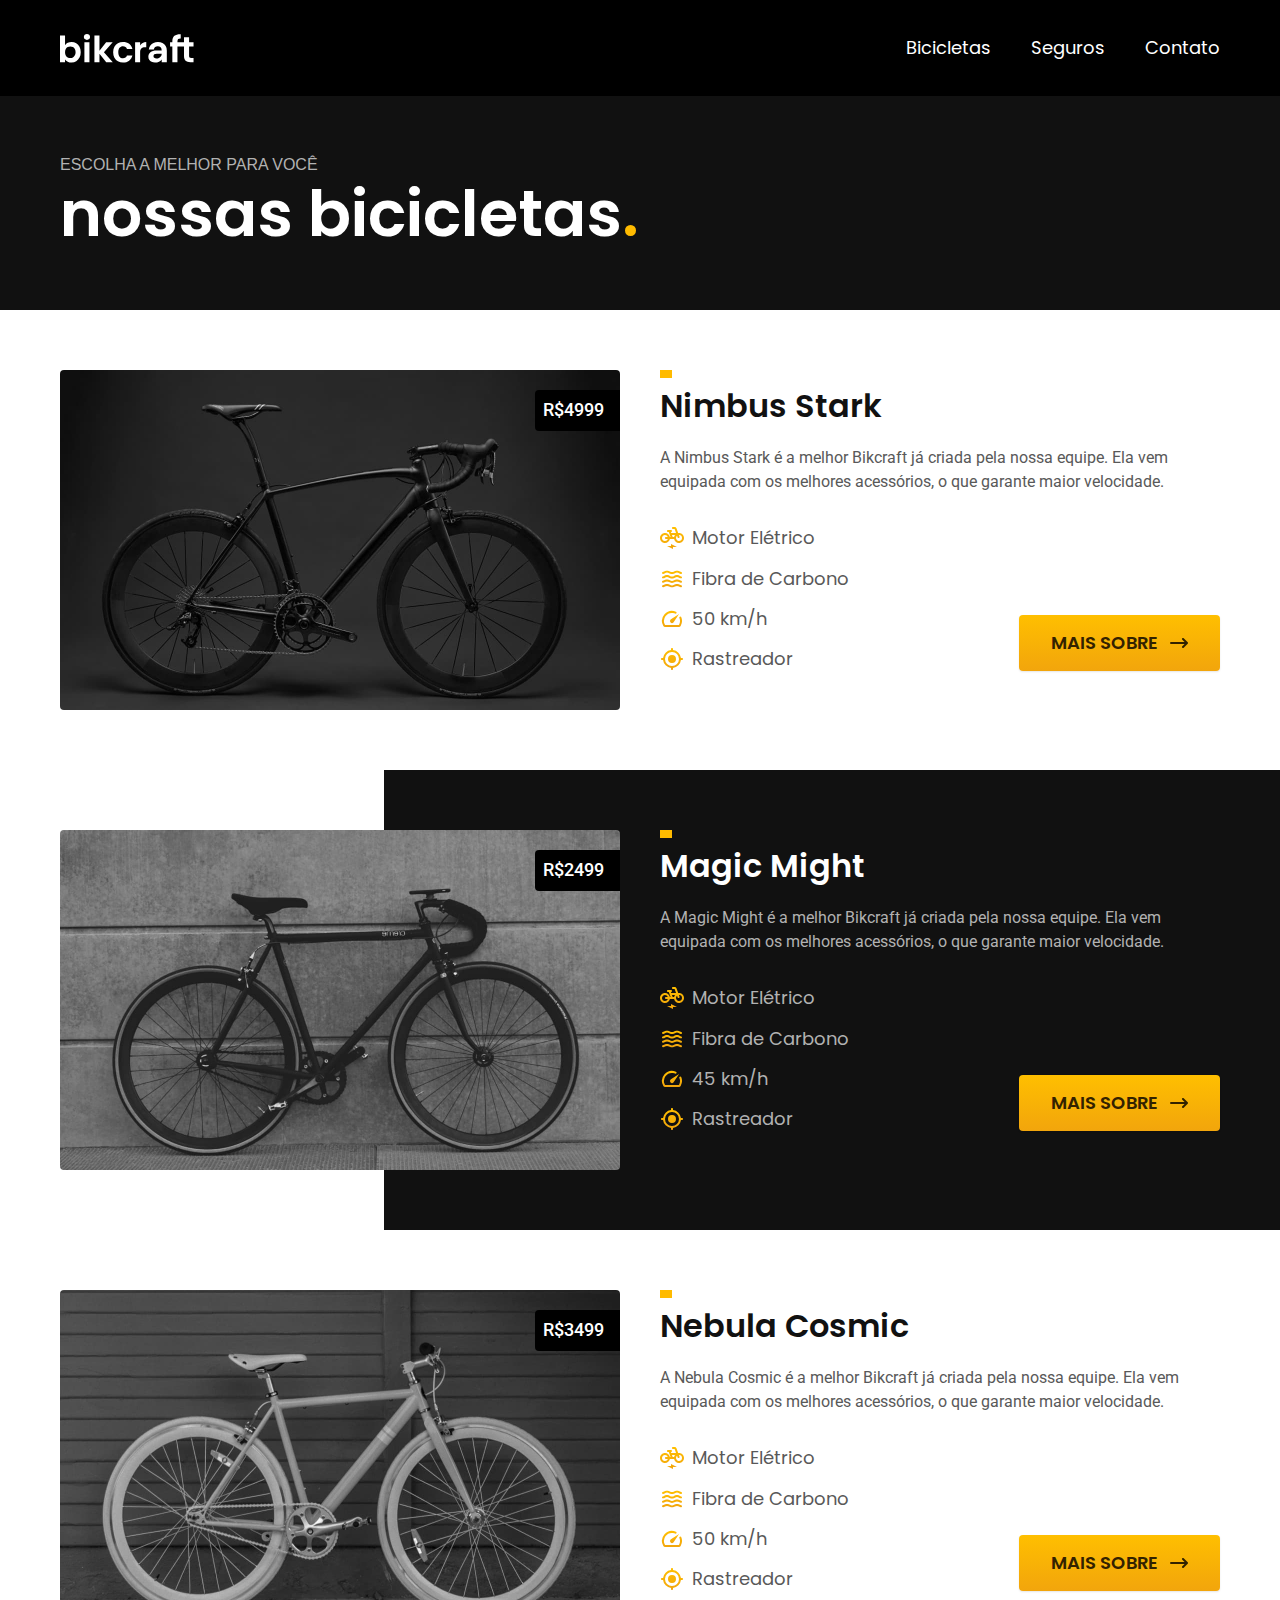
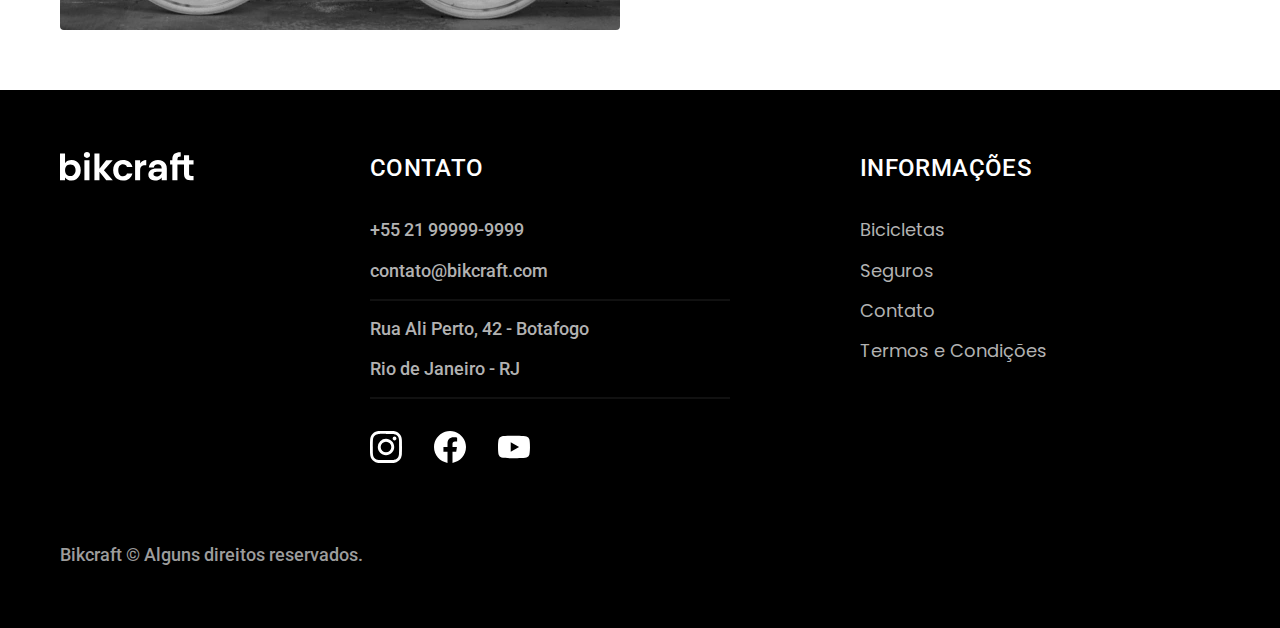
==== bicicletas.html @ ea45dd80 "bicicletas detalhadas" ====
<!DOCTYPE html>
<html lang="pt-br">

<head>
  <meta charset="UTF-8">
  <meta name="viewport" content="width=device-width, initial-scale=1.0">
  <title>Bicicletas | Bikcraft</title>
  <meta name="description" content="Termos e Condições">

  <link rel="stylesheet" href="./css/style.css">

  <link rel="preconnect" href="https://fonts.googleapis.com">
  <link rel="preconnect" href="https://fonts.gstatic.com" crossorigin>
  <link href="https://fonts.googleapis.com/css2?family=Merriweather:ital,wght@1,900&family=Poppins:wght@400;600&family=Roboto:wght@400;500&display=swap" rel="stylesheet">
</head>

<body id="bicicletas">
  <header class="header_bg">
    <div class="header container">
      <a href="./">
        <img src="./img/bikcraft.svg" alt="Bikcraft">
      </a>

      <nav aria-label="primaria">
        <ul class="header_menu font_1_m">
          <li><a href="./bicicletas.html">Bicicletas</a></li>
          <li><a href="./seguros.html">Seguros</a></li>
          <li><a href="./contato.html">Contato</a></li>
        </ul>
      </nav>
    </div>
  </header>

  <main>
    <div class="titulo_bg">
      <div class="titulo container">
        <p class="font_2_1_b cor_5">Escolha a melhor para você</p>
        <h1 class="font_1_xxl cor_0">nossas bicicletas<span class="cor_p1">.</span></h1>
      </div>
    </div>


    <div class="bicicletas container">
      <div class="bicicletas_imagem">
        <img src="./img/bicicletas/nimbus.jpg" alt="bicicleta preta">
        <span class="font_2_m cor_0">R$4999</span>
      </div>
      <div class="bicicletas_conteudo">
        <h2 class="font_1_xl">Nimbus Stark</h2>
        <p class="font_2_s cor_8">A Nimbus Stark é a melhor Bikcraft já criada pela nossa equipe. Ela vem equipada com os melhores acessórios, o que garante maior velocidade.</p>
        <ul class="font_1_m cor_8">
          <li><img src="./img/icones/eletrica.svg" alt="">Motor Elétrico</li>
          <li><img src="./img/icones/carbono.svg" alt="">Fibra de Carbono</li>
          <li><img src="./img/icones/velocidade.svg" alt="">50 km/h</li>
          <li><img src="./img/icones/rastreador.svg" alt="">Rastreador</li>
        </ul>
        <a class="botao seta" href="./bicicletas/nimbus.html">Mais Sobre</a>
      </div>
    </div>


    <div class="bicicletas_bg">
      <div class="bicicletas container">
        <div class="bicicletas_imagem">
          <img src="./img/bicicletas/magic.jpg" alt="bicicleta preta">
          <span class="font_2_m cor_0">R$2499</span>
        </div>
        <div class="bicicletas_conteudo">
          <h2 class="font_1_xl cor_0">Magic Might</h2>
          <p class="font_2_s cor_5">A Magic Might é a melhor Bikcraft já criada pela nossa equipe. Ela vem equipada com os melhores acessórios, o que garante maior velocidade.</p>
          <ul class="font_1_m cor_5">
            <li><img src="./img/icones/eletrica.svg" alt="">Motor Elétrico</li>
            <li><img src="./img/icones/carbono.svg" alt="">Fibra de Carbono</li>
            <li><img src="./img/icones/velocidade.svg" alt="">45 km/h</li>
            <li><img src="./img/icones/rastreador.svg" alt="">Rastreador</li>
          </ul>
          <a class="botao seta" href="./bicicletas/magic.html">Mais Sobre</a>
        </div>
      </div>
    </div>

    <div class="bicicletas container">
      <div class="bicicletas_imagem">
        <img src="./img/bicicletas/nebula.jpg" alt="bicicleta preta">
        <span class="font_2_m cor_0">R$3499</span>
      </div>
      <div class="bicicletas_conteudo">
        <h2 class="font_1_xl">Nebula Cosmic</h2>
        <p class="font_2_s cor_8">A Nebula Cosmic é a melhor Bikcraft já criada pela nossa equipe. Ela vem equipada com os melhores acessórios, o que garante maior velocidade.</p>
        <ul class="font_1_m cor_8">
          <li><img src="./img/icones/eletrica.svg" alt="">Motor Elétrico</li>
          <li><img src="./img/icones/carbono.svg" alt="">Fibra de Carbono</li>
          <li><img src="./img/icones/velocidade.svg" alt="">50 km/h</li>
          <li><img src="./img/icones/rastreador.svg" alt="">Rastreador</li>
        </ul>
        <a class="botao seta" href="./bicicletas/nebula.html">Mais Sobre</a>
      </div>
    </div>
  </main>

  <footer class="footer_bg">
    <div class="footer container">
      <img src="./img/bikcraft.svg" alt="">
      <div class="footer_contato">
        <h3 class="font_2_l_b cor_0">Contato</h3>
        <ul class="font_2_m cor_5">
          <li><a href="tel:+5521999999999">+55 21 99999-9999</a></li>
          <li><a href="mailto:contato@bikcraft.com">contato@bikcraft.com</a></li>
          <li>Rua Ali Perto, 42 - Botafogo</li>
          <li>Rio de Janeiro - RJ</li>
        </ul>
        <div class="footer_redes">
          <a href="./">
            <img src="./img/redes/instagram.svg" alt="Instagram">
          </a>
          <a href="./">
            <img src="./img/redes/facebook.svg" alt="Facebook">
          </a>
          <a href="./">
            <img src="./img/redes/youtube.svg" alt="Youtube">
          </a>
        </div>
      </div>
      <div class="footer_informacoes">
        <h3 class="font_2_l_b cor_0">Informações</h3>
        <nav>
          <ul class="font_1_m cor_5">
            <li><a href="./bicicletas.html">Bicicletas</a></li>
            <li><a href="./seguros.html">Seguros</a></li>
            <li><a href="./contato.html">Contato</a></li>
            <li><a href="./termos.html">Termos e Condições</a></li>
          </ul>
        </nav>
      </div>
      <p class="footer_copy font_2_m cor_6">Bikcraft © Alguns direitos reservados.</p>
    </div>
  </footer>
</body>

</html>
---- css/style.css ----
@import url(./global/global.css);
@import url(./global/header.css);
@import url(./global/footer.css);
@import url(./utilidades/tipografia.css);
@import url(./utilidades/cores.css);

/*Utilidades*/
@import url(./utilidades/componentes.css);

/*Home*/
@import url(./home/introducao.css);
@import url(./home/tecnologia.css);
@import url(./home/parceiros.css);
@import url(./home/depoimento.css);

/*Bicicletas*/
@import url(./bicicletas/bicicletas_lista.css);
@import url(./bicicletas/bicicletas.css);

/*Bicicleta*/
@import url(./bicicleta/bicicleta.css);
@import url(./bicicleta/seguro.css);

/*Seguros*/
@import url(./seguros/seguros.css);
@import url(./seguros/vantagens.css);
@import url(./seguros/perguntas.css);

/*Termos*/
@import url(./termos/termos.css);
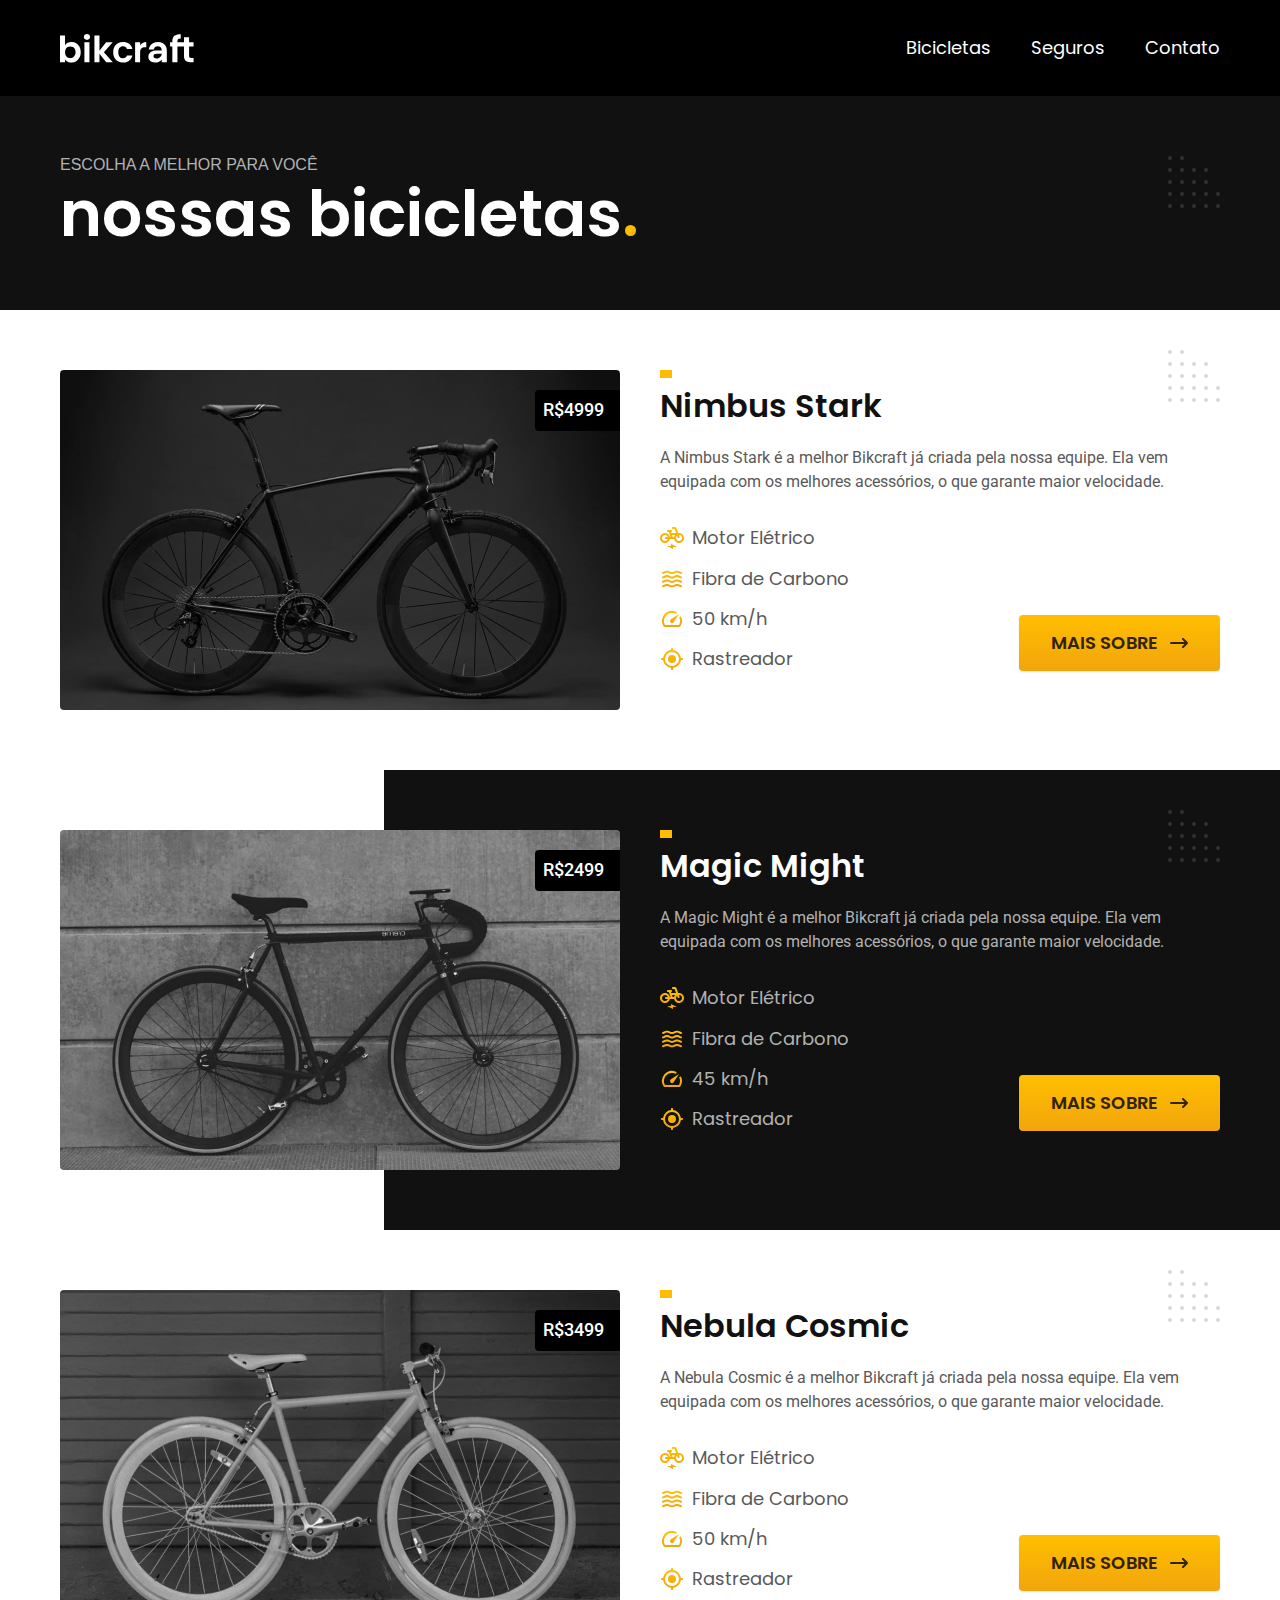
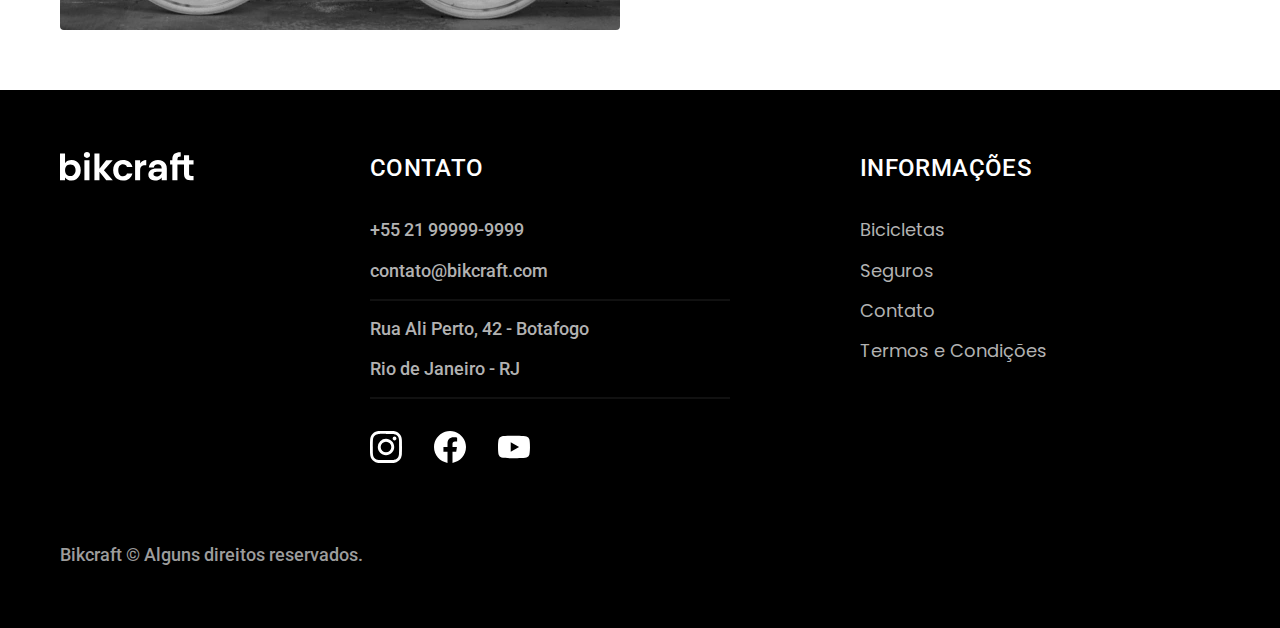
==== commit 4ad76020: "html e css completos" ====
--- a/bicicletas.html
+++ b/bicicletas.html
@@ -7,6 +7,7 @@
   <title>Bicicletas | Bikcraft</title>
   <meta name="description" content="Termos e Condições">
 
+  <link rel="preload" href="./css/style.css" as="style">
   <link rel="stylesheet" href="./css/style.css">
 
   <link rel="preconnect" href="https://fonts.googleapis.com">
@@ -18,7 +19,7 @@
   <header class="header_bg">
     <div class="header container">
       <a href="./">
-        <img src="./img/bikcraft.svg" alt="Bikcraft">
+        <img src="./img/bikcraft.svg" width="136" height="32" alt="Bikcraft">
       </a>
 
       <nav aria-label="primaria">
@@ -42,17 +43,17 @@
 
     <div class="bicicletas container">
       <div class="bicicletas_imagem">
-        <img src="./img/bicicletas/nimbus.jpg" alt="bicicleta preta">
+        <img src="./img/bicicletas/nimbus.jpg" width="1120" height="680" alt="bicicleta preta">
         <span class="font_2_m cor_0">R$4999</span>
       </div>
       <div class="bicicletas_conteudo">
         <h2 class="font_1_xl">Nimbus Stark</h2>
         <p class="font_2_s cor_8">A Nimbus Stark é a melhor Bikcraft já criada pela nossa equipe. Ela vem equipada com os melhores acessórios, o que garante maior velocidade.</p>
         <ul class="font_1_m cor_8">
-          <li><img src="./img/icones/eletrica.svg" alt="">Motor Elétrico</li>
-          <li><img src="./img/icones/carbono.svg" alt="">Fibra de Carbono</li>
-          <li><img src="./img/icones/velocidade.svg" alt="">50 km/h</li>
-          <li><img src="./img/icones/rastreador.svg" alt="">Rastreador</li>
+          <li><img src="./img/icones/eletrica.svg" width="24" height="24" alt="">Motor Elétrico</li>
+          <li><img src="./img/icones/carbono.svg" width="24" height="24" alt="">Fibra de Carbono</li>
+          <li><img src="./img/icones/velocidade.svg" width="24" height="24" alt="">50 km/h</li>
+          <li><img src="./img/icones/rastreador.svg" width="24" height="24" alt="">Rastreador</li>
         </ul>
         <a class="botao seta" href="./bicicletas/nimbus.html">Mais Sobre</a>
       </div>
@@ -62,17 +63,17 @@
     <div class="bicicletas_bg">
       <div class="bicicletas container">
         <div class="bicicletas_imagem">
-          <img src="./img/bicicletas/magic.jpg" alt="bicicleta preta">
+          <img src="./img/bicicletas/magic.jpg" width="1120" height="680" alt="bicicleta preta">
           <span class="font_2_m cor_0">R$2499</span>
         </div>
         <div class="bicicletas_conteudo">
           <h2 class="font_1_xl cor_0">Magic Might</h2>
           <p class="font_2_s cor_5">A Magic Might é a melhor Bikcraft já criada pela nossa equipe. Ela vem equipada com os melhores acessórios, o que garante maior velocidade.</p>
           <ul class="font_1_m cor_5">
-            <li><img src="./img/icones/eletrica.svg" alt="">Motor Elétrico</li>
-            <li><img src="./img/icones/carbono.svg" alt="">Fibra de Carbono</li>
-            <li><img src="./img/icones/velocidade.svg" alt="">45 km/h</li>
-            <li><img src="./img/icones/rastreador.svg" alt="">Rastreador</li>
+            <li><img src="./img/icones/eletrica.svg" width="24" height="24" alt="">Motor Elétrico</li>
+            <li><img src="./img/icones/carbono.svg" width="24" height="24" alt="">Fibra de Carbono</li>
+            <li><img src="./img/icones/velocidade.svg" width="24" height="24" alt="">45 km/h</li>
+            <li><img src="./img/icones/rastreador.svg" width="24" height="24" alt="">Rastreador</li>
           </ul>
           <a class="botao seta" href="./bicicletas/magic.html">Mais Sobre</a>
         </div>
@@ -81,17 +82,17 @@
 
     <div class="bicicletas container">
       <div class="bicicletas_imagem">
-        <img src="./img/bicicletas/nebula.jpg" alt="bicicleta preta">
+        <img src="./img/bicicletas/nebula.jpg" width="1120" height="680" alt="bicicleta preta">
         <span class="font_2_m cor_0">R$3499</span>
       </div>
       <div class="bicicletas_conteudo">
         <h2 class="font_1_xl">Nebula Cosmic</h2>
         <p class="font_2_s cor_8">A Nebula Cosmic é a melhor Bikcraft já criada pela nossa equipe. Ela vem equipada com os melhores acessórios, o que garante maior velocidade.</p>
         <ul class="font_1_m cor_8">
-          <li><img src="./img/icones/eletrica.svg" alt="">Motor Elétrico</li>
-          <li><img src="./img/icones/carbono.svg" alt="">Fibra de Carbono</li>
-          <li><img src="./img/icones/velocidade.svg" alt="">50 km/h</li>
-          <li><img src="./img/icones/rastreador.svg" alt="">Rastreador</li>
+          <li><img src="./img/icones/eletrica.svg" width="24" height="24" alt="">Motor Elétrico</li>
+          <li><img src="./img/icones/carbono.svg" width="24" height="24" alt="">Fibra de Carbono</li>
+          <li><img src="./img/icones/velocidade.svg" width="24" height="24" alt="">50 km/h</li>
+          <li><img src="./img/icones/rastreador.svg" width="24" height="24" alt="">Rastreador</li>
         </ul>
         <a class="botao seta" href="./bicicletas/nebula.html">Mais Sobre</a>
       </div>
@@ -100,7 +101,7 @@
 
   <footer class="footer_bg">
     <div class="footer container">
-      <img src="./img/bikcraft.svg" alt="">
+      <img src="./img/bikcraft.svg" width="136" height="32" alt="">
       <div class="footer_contato">
         <h3 class="font_2_l_b cor_0">Contato</h3>
         <ul class="font_2_m cor_5">
@@ -111,13 +112,13 @@
         </ul>
         <div class="footer_redes">
           <a href="./">
-            <img src="./img/redes/instagram.svg" alt="Instagram">
+            <img src="./img/redes/instagram.svg" width="32" height="32" alt="Instagram">
           </a>
           <a href="./">
-            <img src="./img/redes/facebook.svg" alt="Facebook">
+            <img src="./img/redes/facebook.svg" width="32" height="32" alt="Facebook">
           </a>
           <a href="./">
-            <img src="./img/redes/youtube.svg" alt="Youtube">
+            <img src="./img/redes/youtube.svg" width="32" height="32" alt="Youtube">
           </a>
         </div>
       </div>
--- a/css/style.css
+++ b/css/style.css
@@ -3,9 +3,8 @@
 @import url(./global/footer.css);
 @import url(./utilidades/tipografia.css);
 @import url(./utilidades/cores.css);
-
-/*Utilidades*/
 @import url(./utilidades/componentes.css);
+@import url(./utilidades/formulario.css);
 
 /*Home*/
 @import url(./home/introducao.css);
@@ -26,5 +25,12 @@
 @import url(./seguros/vantagens.css);
 @import url(./seguros/perguntas.css);
 
+/*Contato*/
+@import url(./contato/contato.css);
+@import url(./contato/lojas.css);
+
+/*Orçamento*/
+@import url(./orcamento/orcamento.css);
+
 /*Termos*/
 @import url(./termos/termos.css);
--- a/css/style.css
+++ b/css/style.css
@@ -3,9 +3,8 @@
 @import url(./global/footer.css);
 @import url(./utilidades/tipografia.css);
 @import url(./utilidades/cores.css);
-
-/*Utilidades*/
 @import url(./utilidades/componentes.css);
+@import url(./utilidades/formulario.css);
 
 /*Home*/
 @import url(./home/introducao.css);
@@ -26,5 +25,12 @@
 @import url(./seguros/vantagens.css);
 @import url(./seguros/perguntas.css);
 
+/*Contato*/
+@import url(./contato/contato.css);
+@import url(./contato/lojas.css);
+
+/*Orçamento*/
+@import url(./orcamento/orcamento.css);
+
 /*Termos*/
 @import url(./termos/termos.css);
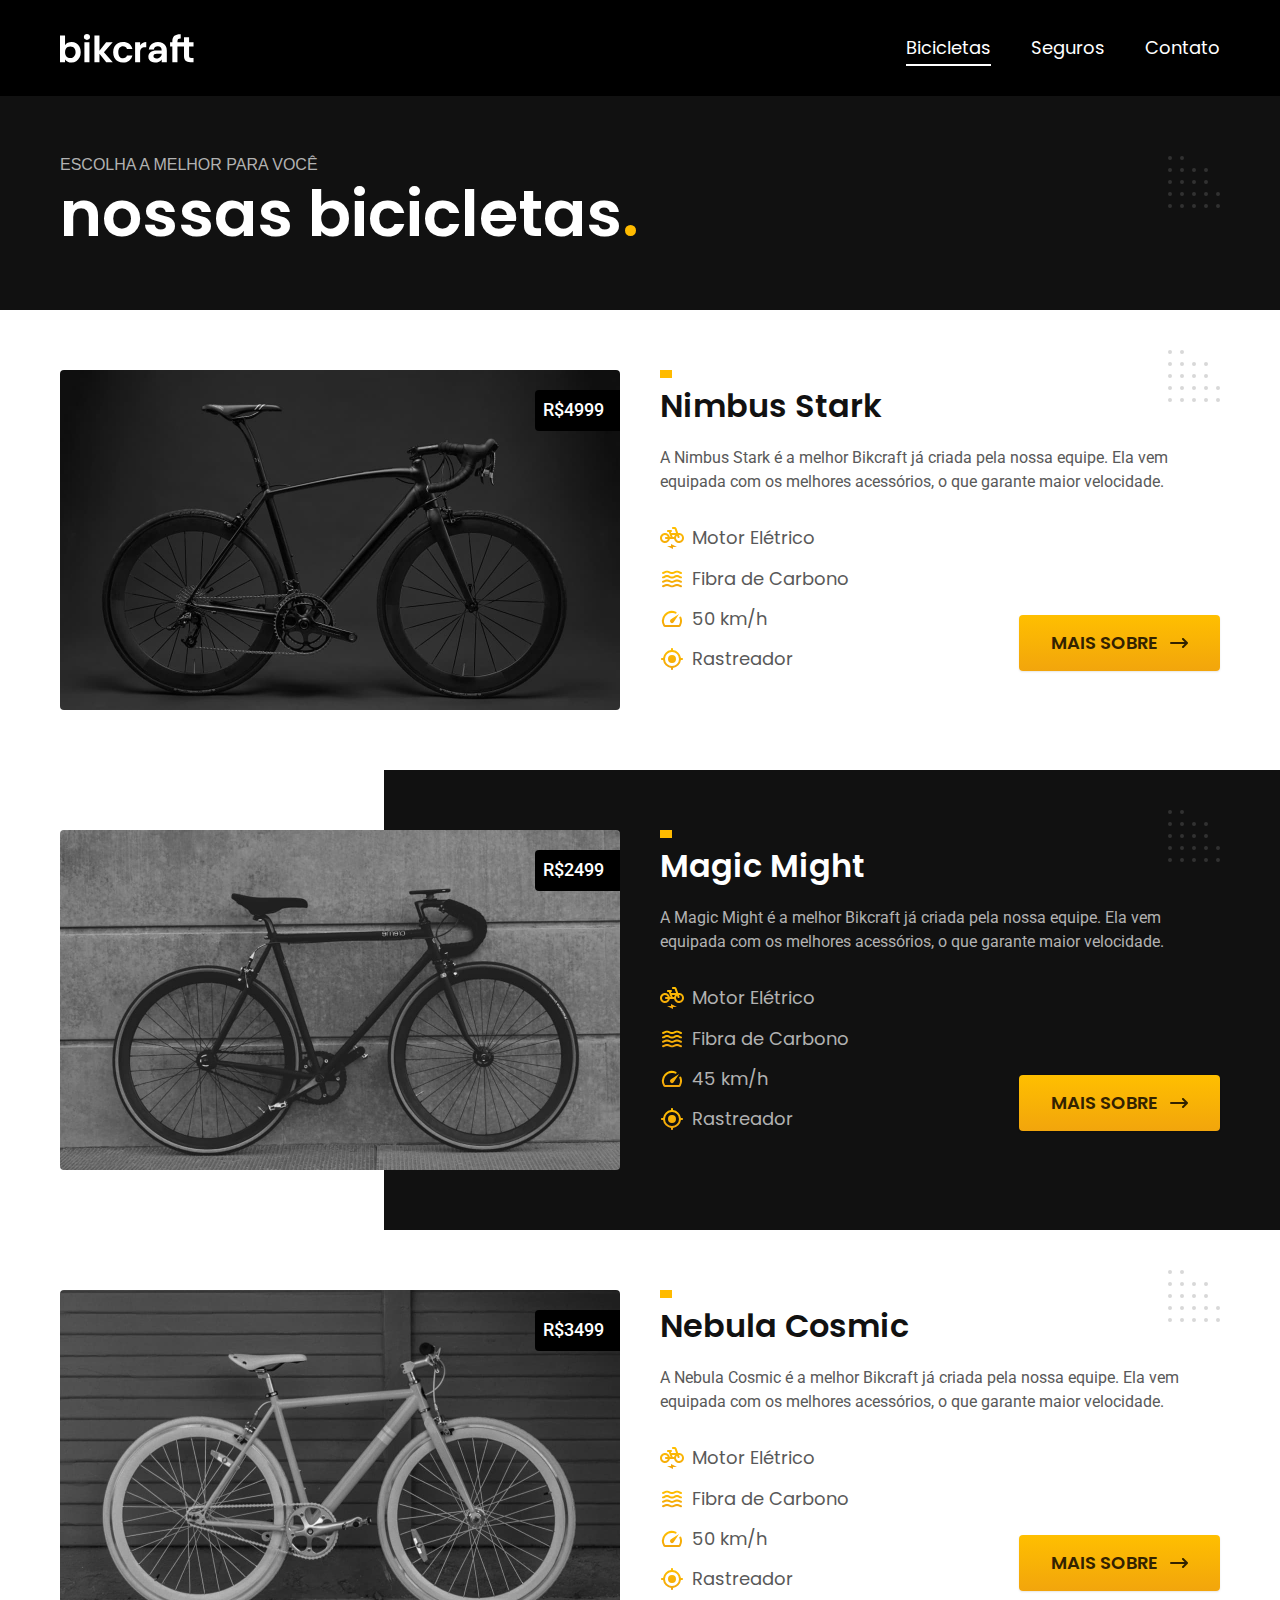
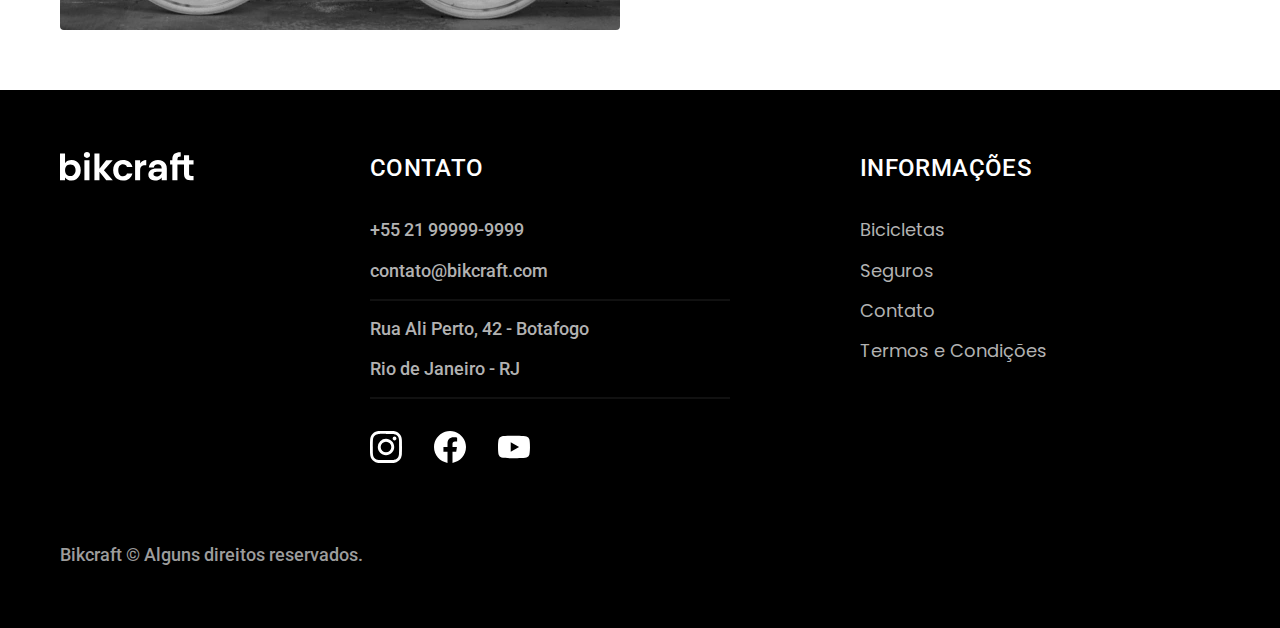
==== commit 13a75319: "javascript" ====
--- a/bicicletas.html
+++ b/bicicletas.html
@@ -13,6 +13,7 @@
   <link rel="preconnect" href="https://fonts.googleapis.com">
   <link rel="preconnect" href="https://fonts.gstatic.com" crossorigin>
   <link href="https://fonts.googleapis.com/css2?family=Merriweather:ital,wght@1,900&family=Poppins:wght@400;600&family=Roboto:wght@400;500&display=swap" rel="stylesheet">
+  <script>document.documentElement.classList.add("js");</script>
 </head>
 
 <body id="bicicletas">
@@ -136,6 +137,7 @@
       <p class="footer_copy font_2_m cor_6">Bikcraft © Alguns direitos reservados.</p>
     </div>
   </footer>
+  <script src="./js/script.js"></script>
 </body>
 
 </html>--- a/css/style.css
+++ b/css/style.css
@@ -3,6 +3,7 @@
 @import url(./global/footer.css);
 @import url(./utilidades/tipografia.css);
 @import url(./utilidades/cores.css);
+@import url(./utilidades/animacao.css);
 @import url(./utilidades/componentes.css);
 @import url(./utilidades/formulario.css);
 
--- a/css/style.css
+++ b/css/style.css
@@ -3,6 +3,7 @@
 @import url(./global/footer.css);
 @import url(./utilidades/tipografia.css);
 @import url(./utilidades/cores.css);
+@import url(./utilidades/animacao.css);
 @import url(./utilidades/componentes.css);
 @import url(./utilidades/formulario.css);
 
